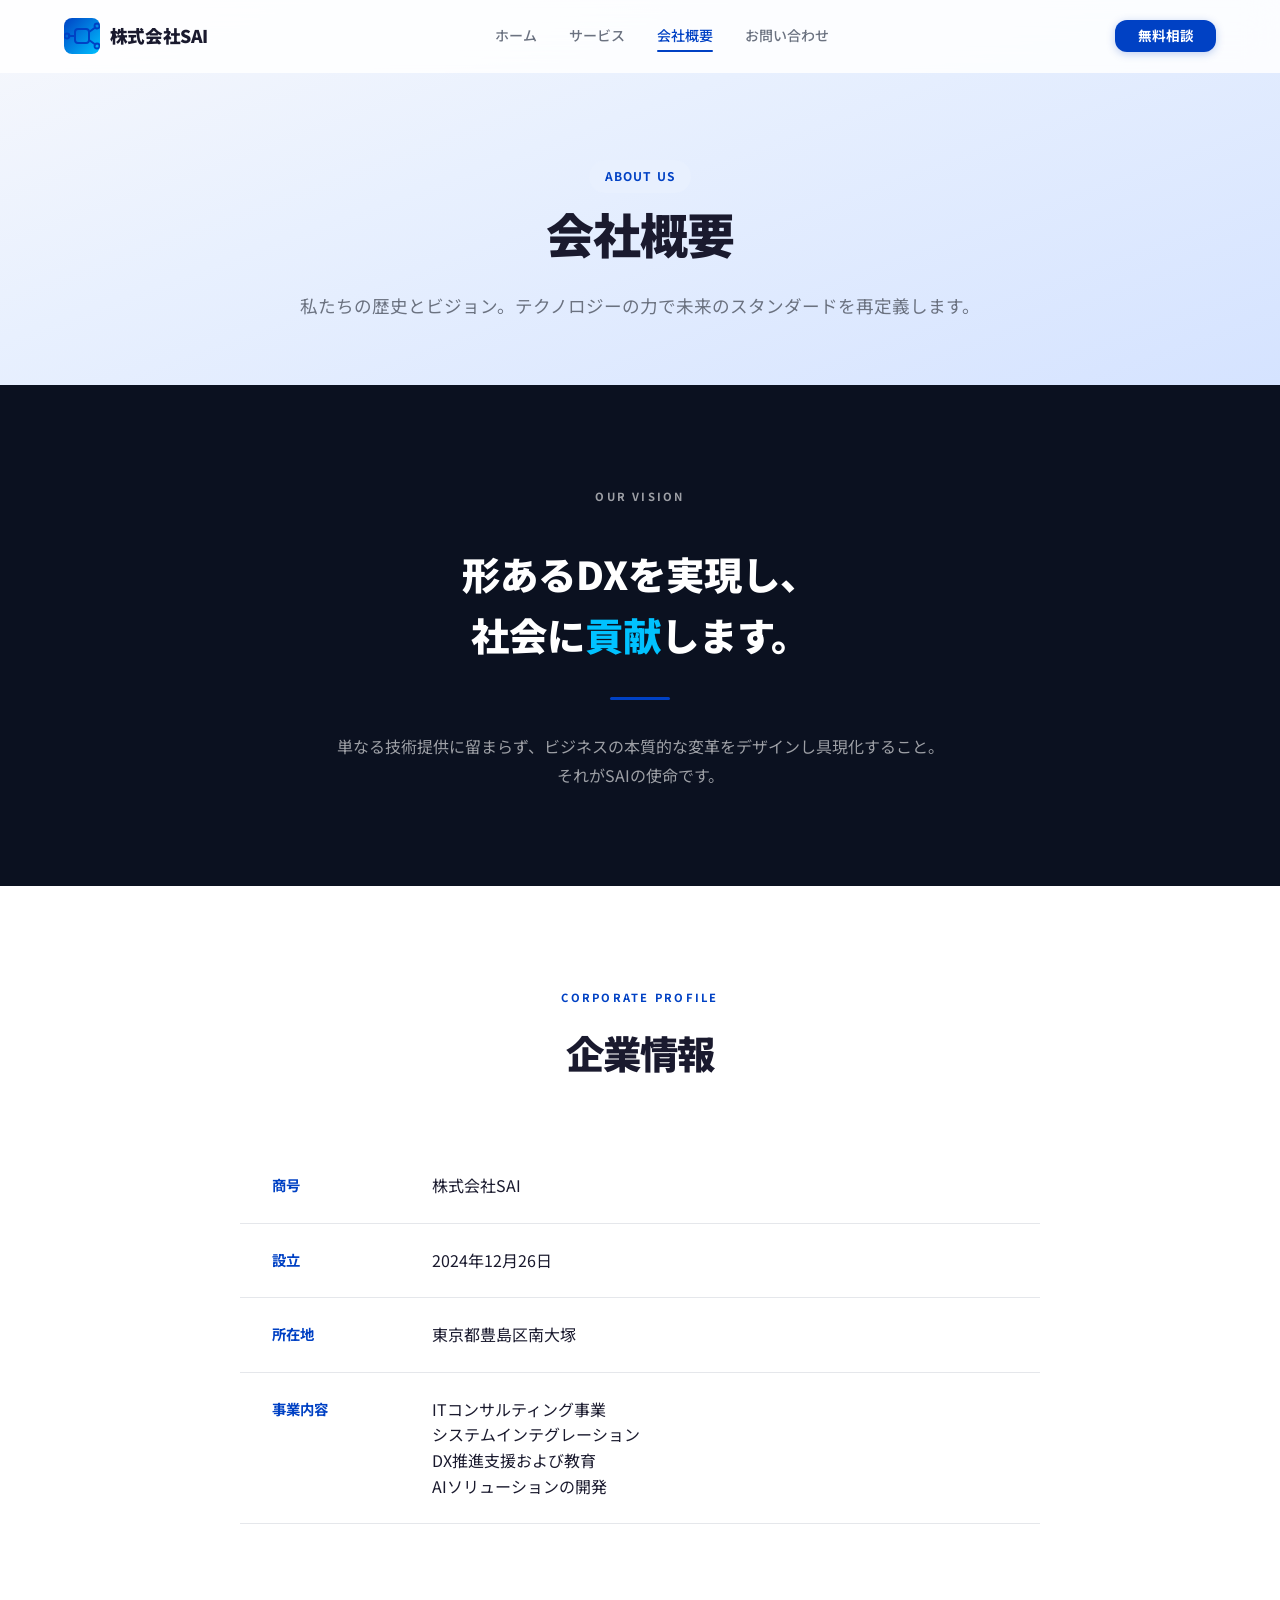
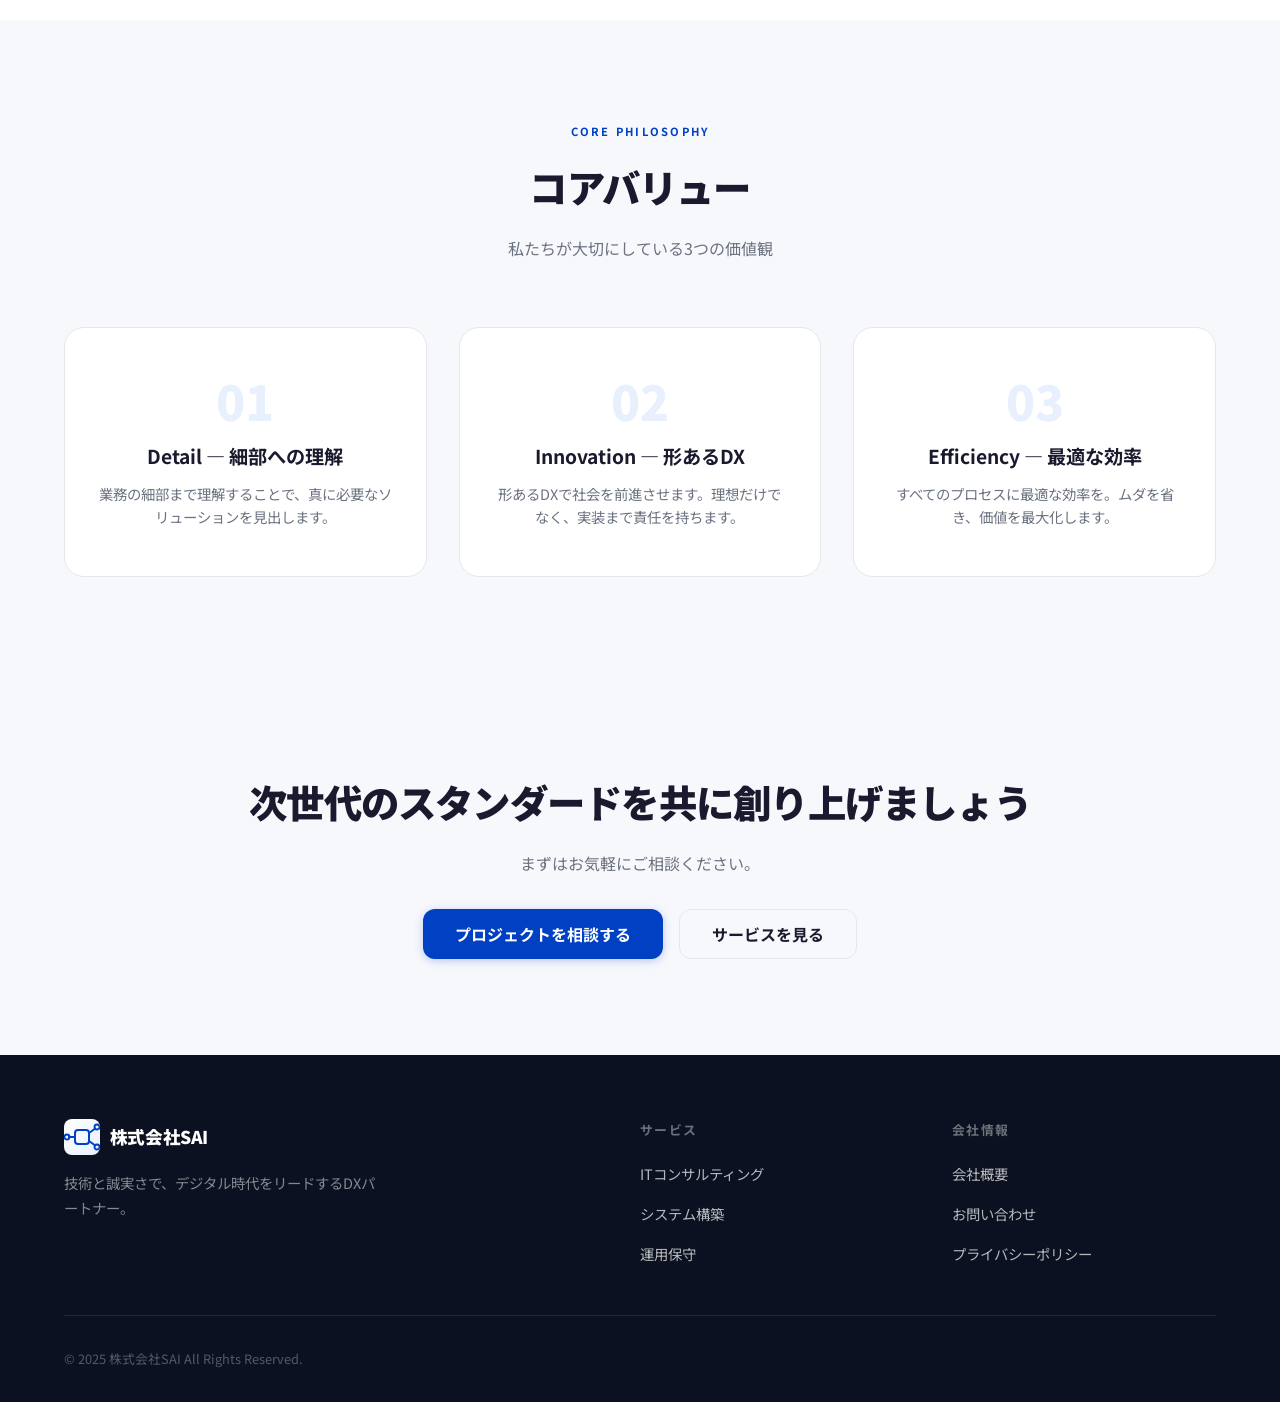
==== about.html @ 472da592 "Initial commit: 株式会社SAI website" ====
<!DOCTYPE html>
<html lang="ja">

<head>
  <meta charset="utf-8">
  <meta name="viewport" content="width=device-width, initial-scale=1.0">
  <title>株式会社SAI | 会社概要</title>
  <meta name="description" content="株式会社SAIの会社概要 — 設立情報、ビジョン、チーム、コアバリュー">
  <link href="https://fonts.googleapis.com/css2?family=Noto+Sans+JP:wght@300;400;500;700;900&display=swap"
    rel="stylesheet">
  <link href="https://fonts.googleapis.com/css2?family=Material+Symbols+Outlined:wght,FILL@100..700,0..1&display=swap"
    rel="stylesheet">
  <link rel="icon" type="image/svg+xml" href="favicon.svg">
  <link rel="stylesheet" href="css/styles.css">
</head>

<body>

  <header class="header" id="header">
    <div class="header-inner">
      <a href="index.html" class="logo"><span class="logo-icon"><svg viewBox="0 0 36 36" fill="none" xmlns="http://www.w3.org/2000/svg" width="36" height="36"><rect x="11" y="11" width="14" height="14" rx="3" stroke="#0041C4" stroke-width="2" fill="none"/><line x1="11" y1="18" x2="4" y2="18" stroke="#0041C4" stroke-width="2"/><line x1="25" y1="14" x2="32" y2="9" stroke="#0041C4" stroke-width="2"/><line x1="25" y1="22" x2="32" y2="27" stroke="#0041C4" stroke-width="2"/><circle cx="3" cy="18" r="2.5" stroke="#0041C4" stroke-width="1.8" fill="none"/><circle cx="33" cy="8" r="2.5" stroke="#0041C4" stroke-width="1.8" fill="none"/><circle cx="33" cy="28" r="2.5" stroke="#0041C4" stroke-width="1.8" fill="none"/></svg></span><span class="logo-text">株式会社SAI</span></a>
      <nav class="nav-desktop" id="mainNav">
        <a href="index.html" class="nav-link">ホーム</a>
        <a href="services.html" class="nav-link">サービス</a>
        <a href="about.html" class="nav-link active">会社概要</a>
        <a href="contact.html" class="nav-link">お問い合わせ</a>
      </nav>
      <a href="contact.html" class="btn btn-primary btn-sm hide-mobile">無料相談</a>
      <button class="hamburger" id="menuBtn" aria-label="メニュー"><span></span><span></span><span></span></button>
    </div>
  </header>
  <div class="mobile-menu" id="mobileMenu">
    <a href="index.html" class="mobile-link">ホーム</a>
    <a href="services.html" class="mobile-link">サービス</a>
    <a href="about.html" class="mobile-link active">会社概要</a>
    <a href="contact.html" class="mobile-link">お問い合わせ</a>
  </div>

  <main>

    <!-- Page Hero -->
    <section class="page-hero">
      <div class="container">
        <span class="badge">ABOUT US</span>
        <h1>会社概要</h1>
        <p>私たちの歴史とビジョン。テクノロジーの力で未来のスタンダードを再定義します。</p>
      </div>
    </section>

    <!-- Vision -->
    <section class="mission">
      <div class="container">
        <div class="mission-content">
          <span class="section-label" style="color:rgba(255,255,255,0.6);">OUR VISION</span>
          <h2 class="mission-title">形あるDXを実現し、<br>社会に<em>貢献</em>します。</h2>
          <div class="mission-divider"></div>
          <p class="mission-text">単なる技術提供に留まらず、ビジネスの本質的な変革をデザインし具現化すること。<br>それがSAIの使命です。</p>
        </div>
      </div>
    </section>

    <!-- Company Info -->
    <section class="section">
      <div class="container">
        <div class="section-header">
          <span class="section-label">CORPORATE PROFILE</span>
          <h2 class="section-title">企業情報</h2>
        </div>
        <div style="max-width:800px;margin:0 auto;">
          <table class="company-table">
            <tr>
              <th>商号</th>
              <td>株式会社SAI</td>
            </tr>
            <tr>
              <th>設立</th>
              <td>2024年12月26日</td>
            </tr>
            <tr>
              <th>所在地</th>
              <td>東京都豊島区南大塚</td>
            </tr>
            <tr>
              <th>事業内容</th>
              <td>
                ITコンサルティング事業<br>
                システムインテグレーション<br>
                DX推進支援および教育<br>
                AIソリューションの開発
              </td>
            </tr>
          </table>
        </div>
      </div>
    </section>

    <!-- Core Values -->
    <section class="section" style="background:var(--bg-alt);">
      <div class="container">
        <div class="section-header">
          <span class="section-label">CORE PHILOSOPHY</span>
          <h2 class="section-title">コアバリュー</h2>
          <p class="section-desc">私たちが大切にしている3つの価値観</p>
        </div>
        <div class="values-grid">
          <div class="value-card">
            <div class="value-number">01</div>
            <h4>Detail — 細部への理解</h4>
            <p>業務の細部まで理解することで、真に必要なソリューションを見出します。</p>
          </div>
          <div class="value-card">
            <div class="value-number">02</div>
            <h4>Innovation — 形あるDX</h4>
            <p>形あるDXで社会を前進させます。理想だけでなく、実装まで責任を持ちます。</p>
          </div>
          <div class="value-card">
            <div class="value-number">03</div>
            <h4>Efficiency — 最適な効率</h4>
            <p>すべてのプロセスに最適な効率を。ムダを省き、価値を最大化します。</p>
          </div>
        </div>
      </div>
    </section>

    <!-- CTA -->
    <section class="cta">
      <div class="container text-center">
        <h2 class="section-title">次世代のスタンダードを共に創り上げましょう</h2>
        <p class="section-desc">まずはお気軽にご相談ください。</p>
        <div class="hero-actions mt-2" style="justify-content:center;">
          <a href="contact.html" class="btn btn-primary btn-lg">プロジェクトを相談する</a>
          <a href="services.html" class="btn btn-outline btn-lg">サービスを見る</a>
        </div>
      </div>
    </section>

  </main>

  <footer class="footer">
    <div class="container">
      <div class="footer-grid">
        <div class="footer-brand">
          <a href="index.html" class="logo"><span class="logo-icon"
              style="background:linear-gradient(135deg,#fff,#e8f0fe);"><svg viewBox="0 0 36 36" fill="none" xmlns="http://www.w3.org/2000/svg" width="36" height="36"><rect x="11" y="11" width="14" height="14" rx="3" stroke="#0041C4" stroke-width="2" fill="none"/><line x1="11" y1="18" x2="4" y2="18" stroke="#0041C4" stroke-width="2"/><line x1="25" y1="14" x2="32" y2="9" stroke="#0041C4" stroke-width="2"/><line x1="25" y1="22" x2="32" y2="27" stroke="#0041C4" stroke-width="2"/><circle cx="3" cy="18" r="2.5" stroke="#0041C4" stroke-width="1.8" fill="none"/><circle cx="33" cy="8" r="2.5" stroke="#0041C4" stroke-width="1.8" fill="none"/><circle cx="33" cy="28" r="2.5" stroke="#0041C4" stroke-width="1.8" fill="none"/></svg></span><span class="logo-text" style="color:#fff;">株式会社SAI</span></a>
          <p class="footer-desc">技術と誠実さで、デジタル時代をリードするDXパートナー。</p>
        </div>
        <div>
          <h4 class="footer-heading">サービス</h4>
          <ul class="footer-links">
            <li><a href="services.html">ITコンサルティング</a></li>
            <li><a href="services.html">システム構築</a></li>
            <li><a href="services.html">運用保守</a></li>
          </ul>
        </div>
        <div>
          <h4 class="footer-heading">会社情報</h4>
          <ul class="footer-links">
            <li><a href="about.html">会社概要</a></li>
            <li><a href="contact.html">お問い合わせ</a></li>
            <li><a href="privacy.html">プライバシーポリシー</a></li>
          </ul>
        </div>
      </div>
      <div class="footer-bottom">
        <p>© 2025 株式会社SAI All Rights Reserved.</p>
      </div>
    </div>
  </footer>

  <script>
    (function () {
      var btn = document.getElementById('menuBtn'), menu = document.getElementById('mobileMenu');
      btn.addEventListener('click', function () { btn.classList.toggle('active'); menu.classList.toggle('open'); });
      menu.querySelectorAll('a').forEach(function (a) { a.addEventListener('click', function () { btn.classList.remove('active'); menu.classList.remove('open'); }); });
      window.addEventListener('scroll', function () { document.getElementById('header').classList.toggle('scrolled', window.scrollY > 50); });
      if ('IntersectionObserver' in window) {
        var obs = new IntersectionObserver(function (e) { e.forEach(function (en) { if (en.isIntersecting) { en.target.classList.add('visible'); obs.unobserve(en.target); } }); }, { threshold: 0.1 });
        document.querySelectorAll('.number-item,.card,.section-header,.mission-content,.value-card').forEach(function (el) { obs.observe(el); });
      }
    })();
  </script>
</body>

</html>
---- css/styles.css ----
/* ========================================
   株式会社SAI — Design System
   ======================================== */

/* --- CSS Variables --- */
:root {
  --primary: #0041C4;
  --primary-dark: #002D8A;
  --primary-light: #E8F0FE;
  --accent: #00C2FF;
  --text: #1a1a2e;
  --text-light: #6b7280;
  --text-lighter: #9ca3af;
  --bg: #ffffff;
  --bg-alt: #f7f8fc;
  --bg-dark: #0B1120;
  --border: #e5e7eb;
  --radius: 12px;
  --radius-sm: 8px;
  --radius-lg: 20px;
  --shadow: 0 1px 3px rgba(0, 0, 0, 0.06), 0 4px 12px rgba(0, 0, 0, 0.04);
  --shadow-lg: 0 4px 20px rgba(0, 0, 0, 0.08), 0 12px 40px rgba(0, 0, 0, 0.06);
  --font: 'Noto Sans JP', -apple-system, BlinkMacSystemFont, sans-serif;
  --transition: 0.3s cubic-bezier(0.4, 0, 0.2, 1);
  --max-width: 1200px;
}

/* --- Reset & Base --- */
*,
*::before,
*::after {
  margin: 0;
  padding: 0;
  box-sizing: border-box;
}

html {
  scroll-behavior: smooth;
  -webkit-text-size-adjust: 100%;
}

body {
  font-family: var(--font);
  color: var(--text);
  background: var(--bg);
  line-height: 1.7;
  font-size: 16px;
  -webkit-font-smoothing: antialiased;
}

a {
  color: inherit;
  text-decoration: none;
}

img {
  max-width: 100%;
  height: auto;
  display: block;
}

ul {
  list-style: none;
}

button {
  border: none;
  background: none;
  cursor: pointer;
  font: inherit;
}

/* --- Container --- */
.container {
  max-width: var(--max-width);
  margin: 0 auto;
  padding: 0 1.5rem;
}

/* --- Header --- */
.header {
  position: fixed;
  top: 0;
  left: 0;
  right: 0;
  z-index: 100;
  background: rgba(255, 255, 255, 0.85);
  backdrop-filter: blur(16px);
  -webkit-backdrop-filter: blur(16px);
  border-bottom: 1px solid transparent;
  transition: var(--transition);
}

.header.scrolled {
  border-bottom-color: var(--border);
  box-shadow: 0 1px 12px rgba(0, 0, 0, 0.04);
}

.header-inner {
  max-width: var(--max-width);
  margin: 0 auto;
  padding: 0 1.5rem;
  height: 72px;
  display: flex;
  align-items: center;
  justify-content: space-between;
}

/* Logo */
.logo {
  display: flex;
  align-items: center;
  gap: 0.6rem;
  font-weight: 900;
}

.logo-icon {
  width: 36px;
  height: 36px;
  background: linear-gradient(135deg, var(--primary), var(--accent));
  color: #fff;
  border-radius: var(--radius-sm);
  display: flex;
  align-items: center;
  justify-content: center;
  font-size: 18px;
  font-weight: 900;
  overflow: hidden;
}

.logo-text {
  font-size: 1.1rem;
  letter-spacing: -0.02em;
}

/* Nav */
.nav-desktop {
  display: flex;
  align-items: center;
  gap: 2rem;
}

.nav-link {
  font-size: 0.875rem;
  font-weight: 500;
  color: var(--text-light);
  transition: var(--transition);
  position: relative;
}

.nav-link:hover,
.nav-link.active {
  color: var(--primary);
}

.nav-link.active::after {
  content: '';
  position: absolute;
  bottom: -4px;
  left: 0;
  right: 0;
  height: 2px;
  background: var(--primary);
  border-radius: 2px;
}

/* Hamburger */
.hamburger {
  display: none;
  flex-direction: column;
  gap: 5px;
  width: 28px;
  padding: 4px 0;
}

.hamburger span {
  display: block;
  height: 2px;
  background: var(--text);
  border-radius: 2px;
  transition: var(--transition);
}

.hamburger.active span:nth-child(1) {
  transform: rotate(45deg) translate(5px, 5px);
}

.hamburger.active span:nth-child(2) {
  opacity: 0;
}

.hamburger.active span:nth-child(3) {
  transform: rotate(-45deg) translate(5px, -5px);
}

/* Mobile Menu */
.mobile-menu {
  display: none;
  position: fixed;
  top: 72px;
  left: 0;
  right: 0;
  bottom: 0;
  background: rgba(255, 255, 255, 0.98);
  backdrop-filter: blur(16px);
  flex-direction: column;
  padding: 2rem 1.5rem;
  gap: 0;
  z-index: 99;
  opacity: 0;
  transform: translateY(-10px);
  transition: var(--transition);
}

.mobile-menu.open {
  display: flex;
  opacity: 1;
  transform: translateY(0);
}

.mobile-link {
  padding: 1rem 0;
  font-size: 1.1rem;
  font-weight: 500;
  border-bottom: 1px solid var(--border);
  color: var(--text);
}

.mobile-link.active {
  color: var(--primary);
}

@media (max-width: 768px) {

  .nav-desktop,
  .hide-mobile {
    display: none !important;
  }

  .hamburger {
    display: flex;
  }
}

/* --- Buttons --- */
.btn {
  display: inline-flex;
  align-items: center;
  justify-content: center;
  gap: 0.5rem;
  font-weight: 700;
  border-radius: var(--radius);
  transition: var(--transition);
  cursor: pointer;
  line-height: 1;
  white-space: nowrap;
}

.btn-sm {
  padding: 0.6rem 1.4rem;
  font-size: 0.85rem;
}

.btn-lg {
  padding: 1rem 2rem;
  font-size: 1rem;
}

.btn-primary {
  background: var(--primary);
  color: #fff;
  box-shadow: 0 2px 8px rgba(0, 65, 196, 0.25);
}

.btn-primary:hover {
  background: var(--primary-dark);
  box-shadow: 0 4px 16px rgba(0, 65, 196, 0.35);
  transform: translateY(-1px);
}

.btn-outline {
  border: 1.5px solid var(--border);
  color: var(--text);
  background: transparent;
}

.btn-outline:hover {
  border-color: var(--primary);
  color: var(--primary);
  background: var(--primary-light);
}

.btn-white {
  background: #fff;
  color: var(--primary);
  box-shadow: 0 2px 8px rgba(0, 0, 0, 0.1);
}

.btn-white:hover {
  transform: translateY(-1px);
  box-shadow: 0 4px 16px rgba(0, 0, 0, 0.15);
}

/* --- Badge --- */
.badge {
  display: inline-flex;
  align-items: center;
  gap: 0.4rem;
  padding: 0.4rem 1rem;
  background: var(--primary-light);
  color: var(--primary);
  font-size: 0.75rem;
  font-weight: 700;
  letter-spacing: 0.1em;
  text-transform: uppercase;
  border-radius: 100px;
}

/* --- Hero --- */
.hero {
  position: relative;
  min-height: 92vh;
  display: flex;
  align-items: center;
  overflow: hidden;
  padding-top: 72px;
}

.hero-bg {
  position: absolute;
  inset: 0;
  z-index: 0;
}

.hero-gradient {
  position: absolute;
  inset: 0;
  background: linear-gradient(160deg, #f7f8fc 0%, #e8f0fe 40%, #d5e3ff 100%);
}

.hero-pattern {
  position: absolute;
  inset: 0;
  opacity: 0.4;
  background-image:
    radial-gradient(circle at 20% 50%, rgba(0, 65, 196, 0.08) 0%, transparent 50%),
    radial-gradient(circle at 80% 80%, rgba(0, 194, 255, 0.06) 0%, transparent 50%);
}

.hero-content {
  position: relative;
  z-index: 1;
  max-width: 800px;
  padding-top: 4rem;
  padding-bottom: 4rem;
}

.hero-title {
  font-size: clamp(2.2rem, 5vw, 3.6rem);
  font-weight: 900;
  line-height: 1.3;
  letter-spacing: -0.02em;
  margin: 1.5rem 0;
  color: var(--text);
}

.text-accent {
  color: var(--primary);
}

.hero-subtitle {
  font-size: 1.05rem;
  color: var(--text-light);
  line-height: 1.8;
  margin-bottom: 2.5rem;
}

.hero-actions {
  display: flex;
  gap: 1rem;
  flex-wrap: wrap;
}

/* --- Numbers --- */
.numbers {
  background: var(--bg-dark);
  padding: 4rem 0;
}

.numbers-grid {
  display: grid;
  grid-template-columns: repeat(4, 1fr);
  gap: 2rem;
}

.number-item {
  text-align: center;
  opacity: 0;
  transform: translateY(20px);
  transition: opacity 0.5s ease, transform 0.5s ease;
}

.number-item.visible {
  opacity: 1;
  transform: translateY(0);
}

.number-value {
  display: block;
  font-size: 3rem;
  font-weight: 900;
  color: #fff;
  line-height: 1;
}

.number-value small {
  font-size: 1.2rem;
  color: var(--accent);
  margin-left: 2px;
}

.number-label {
  display: block;
  font-size: 0.85rem;
  color: rgba(255, 255, 255, 0.5);
  margin-top: 0.5rem;
  font-weight: 500;
}

@media (max-width: 768px) {
  .numbers-grid {
    grid-template-columns: repeat(2, 1fr);
  }
}

/* --- Section --- */
.section {
  padding: 6rem 0;
}

.section:nth-child(even) {
  background: var(--bg-alt);
}

.section-header {
  text-align: center;
  margin-bottom: 4rem;
  opacity: 0;
  transform: translateY(20px);
  transition: opacity 0.5s ease, transform 0.5s ease;
}

.section-header.visible {
  opacity: 1;
  transform: translateY(0);
}

.section-label {
  display: inline-block;
  font-size: 0.7rem;
  font-weight: 700;
  letter-spacing: 0.2em;
  text-transform: uppercase;
  color: var(--primary);
  margin-bottom: 0.8rem;
}

.section-title {
  font-size: clamp(1.6rem, 3vw, 2.4rem);
  font-weight: 900;
  letter-spacing: -0.02em;
  margin-bottom: 1rem;
}

.section-desc {
  font-size: 1rem;
  color: var(--text-light);
  max-width: 600px;
  margin: 0 auto;
}

/* --- Cards --- */
.cards-grid {
  display: grid;
  grid-template-columns: repeat(3, 1fr);
  gap: 2rem;
}

.card {
  background: var(--bg);
  border: 1px solid var(--border);
  border-radius: var(--radius-lg);
  padding: 2.5rem;
  transition: var(--transition);
  opacity: 0;
  transform: translateY(20px);
}

.card.visible {
  opacity: 1;
  transform: translateY(0);
}

.card:hover {
  border-color: var(--primary);
  box-shadow: var(--shadow-lg);
  transform: translateY(-4px);
}

.card-icon {
  width: 56px;
  height: 56px;
  background: var(--primary-light);
  border-radius: var(--radius);
  display: flex;
  align-items: center;
  justify-content: center;
  margin-bottom: 1.5rem;
}

.card-icon .material-symbols-outlined {
  font-size: 28px;
  color: var(--primary);
}

.card-title {
  font-size: 1.25rem;
  font-weight: 700;
  margin-bottom: 0.8rem;
}

.card-text {
  font-size: 0.9rem;
  color: var(--text-light);
  line-height: 1.7;
  margin-bottom: 1.2rem;
}

.card-list {
  display: flex;
  flex-direction: column;
  gap: 0.5rem;
}

.card-list li {
  font-size: 0.85rem;
  color: var(--text);
  font-weight: 500;
  padding-left: 1.2rem;
  position: relative;
}

.card-list li::before {
  content: '';
  position: absolute;
  left: 0;
  top: 0.55em;
  width: 6px;
  height: 6px;
  background: var(--primary);
  border-radius: 50%;
}

@media (max-width: 768px) {
  .cards-grid {
    grid-template-columns: 1fr;
  }
}

/* --- Mission --- */
.mission {
  background: var(--bg-dark);
  padding: 6rem 0;
}

.mission-content {
  max-width: 800px;
  margin: 0 auto;
  text-align: center;
  opacity: 0;
  transform: translateY(20px);
  transition: opacity 0.6s ease, transform 0.6s ease;
}

.mission-content.visible {
  opacity: 1;
  transform: translateY(0);
}

.mission-title {
  font-size: clamp(1.6rem, 3vw, 2.4rem);
  font-weight: 900;
  color: #fff;
  line-height: 1.6;
  margin: 1.5rem 0;
}

.mission-title em {
  font-style: normal;
  color: var(--accent);
}

.mission-divider {
  width: 60px;
  height: 3px;
  background: var(--primary);
  border-radius: 3px;
  margin: 2rem auto;
}

.mission-text {
  font-size: 1rem;
  color: rgba(255, 255, 255, 0.6);
  line-height: 1.8;
}

/* --- CTA --- */
.cta {
  padding: 6rem 0;
  background: var(--bg-alt);
}

/* --- About page specifics --- */
.company-table {
  width: 100%;
  border-collapse: collapse;
}

.company-table tr {
  border-bottom: 1px solid var(--border);
  transition: var(--transition);
}

.company-table tr:hover {
  background: var(--bg-alt);
}

.company-table th {
  text-align: left;
  padding: 1.5rem 2rem;
  font-weight: 700;
  font-size: 0.9rem;
  color: var(--primary);
  width: 160px;
  vertical-align: top;
  white-space: nowrap;
}

.company-table td {
  padding: 1.5rem 2rem;
  font-size: 1rem;
  color: var(--text);
  line-height: 1.6;
}

@media (max-width: 768px) {

  .company-table th,
  .company-table td {
    display: block;
    padding: 0.8rem 1rem;
    width: 100%;
  }

  .company-table th {
    padding-bottom: 0;
  }
}

/* Values grid */
.values-grid {
  display: grid;
  grid-template-columns: repeat(3, 1fr);
  gap: 2rem;
}

.value-card {
  text-align: center;
  padding: 3rem 2rem;
  background: var(--bg);
  border: 1px solid var(--border);
  border-radius: var(--radius-lg);
  transition: var(--transition);
}

.value-card:hover {
  border-color: var(--primary);
  box-shadow: var(--shadow-lg);
  transform: translateY(-4px);
}

.value-number {
  font-size: 3rem;
  font-weight: 900;
  color: var(--primary-light);
  line-height: 1;
  margin-bottom: 1rem;
}

.value-card h4 {
  font-size: 1.2rem;
  font-weight: 700;
  margin-bottom: 0.6rem;
}

.value-card p {
  font-size: 0.9rem;
  color: var(--text-light);
  line-height: 1.6;
}

@media (max-width: 768px) {
  .values-grid {
    grid-template-columns: 1fr;
  }
}

/* --- Contact page specifics --- */
.contact-grid {
  display: grid;
  grid-template-columns: 1fr 1fr;
  gap: 4rem;
  align-items: start;
}

@media (max-width: 768px) {
  .contact-grid {
    grid-template-columns: 1fr;
  }
}

.form-card {
  background: var(--bg);
  border: 1px solid var(--border);
  border-radius: var(--radius-lg);
  padding: 2.5rem;
  box-shadow: var(--shadow-lg);
}

.form-group {
  margin-bottom: 1.5rem;
}

.form-label {
  display: block;
  font-size: 0.8rem;
  font-weight: 700;
  color: var(--text);
  margin-bottom: 0.5rem;
  text-transform: uppercase;
  letter-spacing: 0.05em;
}

.form-label .required {
  color: var(--primary);
  margin-left: 2px;
}

.form-input,
.form-select,
.form-textarea {
  width: 100%;
  padding: 0.8rem 1rem;
  border: 1.5px solid var(--border);
  border-radius: var(--radius-sm);
  font-size: 1rem;
  font-family: var(--font);
  color: var(--text);
  background: var(--bg);
  transition: var(--transition);
  -webkit-appearance: none;
  appearance: none;
}

.form-input:focus,
.form-select:focus,
.form-textarea:focus {
  outline: none;
  border-color: var(--primary);
  box-shadow: 0 0 0 3px var(--primary-light);
}

.form-textarea {
  resize: vertical;
  min-height: 120px;
}

.form-select {
  background-image: url("data:image/svg+xml,%3csvg xmlns='http://www.w3.org/2000/svg' fill='none' viewBox='0 0 20 20'%3e%3cpath stroke='%236b7280' stroke-linecap='round' stroke-linejoin='round' stroke-width='1.5' d='M6 8l4 4 4-4'/%3e%3c/svg%3e");
  background-position: right 0.75rem center;
  background-repeat: no-repeat;
  background-size: 1.25em 1.25em;
  padding-right: 2.5rem;
}

.contact-info-item {
  display: flex;
  align-items: flex-start;
  gap: 1rem;
  margin-bottom: 2rem;
}

.contact-icon {
  width: 48px;
  height: 48px;
  background: var(--primary-light);
  border-radius: var(--radius);
  display: flex;
  align-items: center;
  justify-content: center;
  flex-shrink: 0;
}

.contact-icon .material-symbols-outlined {
  font-size: 24px;
  color: var(--primary);
}

.contact-info-label {
  font-size: 0.8rem;
  color: var(--text-lighter);
  font-weight: 500;
  margin-bottom: 0.2rem;
}

.contact-info-value {
  font-size: 1.1rem;
  font-weight: 600;
}

.contact-info-value a {
  color: var(--text);
  transition: var(--transition);
}

.contact-info-value a:hover {
  color: var(--primary);
}

/* FAQ */
.faq-item {
  background: var(--bg);
  border: 1px solid var(--border);
  border-radius: var(--radius);
  margin-bottom: 1rem;
  overflow: hidden;
  transition: var(--transition);
}

.faq-item:hover {
  border-color: rgba(0, 65, 196, 0.3);
}

.faq-item details {
  cursor: pointer;
}

.faq-item summary {
  padding: 1.2rem 1.5rem;
  font-weight: 700;
  font-size: 1rem;
  display: flex;
  align-items: center;
  justify-content: space-between;
  list-style: none;
}

.faq-item summary::-webkit-details-marker {
  display: none;
}

.faq-item summary .material-symbols-outlined {
  color: var(--primary);
  transition: var(--transition);
  font-size: 20px;
}

.faq-item details[open] summary .material-symbols-outlined {
  transform: rotate(180deg);
}

.faq-answer {
  padding: 0 1.5rem 1.5rem;
  font-size: 0.95rem;
  color: var(--text-light);
  line-height: 1.7;
  border-top: 1px solid var(--border);
  padding-top: 1rem;
}

/* --- Footer --- */
.footer {
  background: var(--bg-dark);
  color: #fff;
  padding: 4rem 0 2rem;
}

.footer-grid {
  display: grid;
  grid-template-columns: 2fr 1fr 1fr;
  gap: 3rem;
  margin-bottom: 3rem;
}

.footer-desc {
  color: rgba(255, 255, 255, 0.5);
  font-size: 0.9rem;
  line-height: 1.7;
  margin-top: 1rem;
  max-width: 320px;
}

.footer-heading {
  font-size: 0.8rem;
  font-weight: 700;
  text-transform: uppercase;
  letter-spacing: 0.1em;
  color: rgba(255, 255, 255, 0.4);
  margin-bottom: 1.2rem;
}

.footer-links {
  display: flex;
  flex-direction: column;
  gap: 0.8rem;
}

.footer-links a {
  font-size: 0.9rem;
  color: rgba(255, 255, 255, 0.7);
  transition: var(--transition);
}

.footer-links a:hover {
  color: #fff;
}

.footer-bottom {
  border-top: 1px solid rgba(255, 255, 255, 0.1);
  padding-top: 2rem;
  font-size: 0.8rem;
  color: rgba(255, 255, 255, 0.3);
}

@media (max-width: 768px) {
  .footer-grid {
    grid-template-columns: 1fr;
  }
}

/* --- Services page --- */
.service-detail {
  display: grid;
  grid-template-columns: 1fr 1fr;
  gap: 4rem;
  align-items: center;
  padding: 4rem 0;
}

.service-detail.reverse {
  direction: rtl;
}

.service-detail.reverse>* {
  direction: ltr;
}

.service-detail-content {}

.service-detail-visual {
  background: var(--primary-light);
  border-radius: var(--radius-lg);
  padding: 3rem;
  display: flex;
  align-items: center;
  justify-content: center;
  min-height: 320px;
}

.service-detail-visual .material-symbols-outlined {
  font-size: 100px;
  color: var(--primary);
  opacity: 0.3;
}

.service-tag {
  display: inline-block;
  font-size: 0.7rem;
  font-weight: 700;
  letter-spacing: 0.15em;
  text-transform: uppercase;
  color: var(--primary);
  background: var(--primary-light);
  padding: 0.3rem 0.8rem;
  border-radius: 100px;
  margin-bottom: 1rem;
}

.service-detail-title {
  font-size: clamp(1.5rem, 3vw, 2.2rem);
  font-weight: 900;
  margin-bottom: 1rem;
  letter-spacing: -0.02em;
}

.service-detail-text {
  font-size: 1rem;
  color: var(--text-light);
  line-height: 1.8;
  margin-bottom: 1.5rem;
}

.service-features {
  display: grid;
  grid-template-columns: 1fr 1fr;
  gap: 0.8rem;
}

.service-feature {
  display: flex;
  align-items: center;
  gap: 0.5rem;
  font-size: 0.9rem;
  font-weight: 500;
}

.service-feature .material-symbols-outlined {
  font-size: 18px;
  color: var(--primary);
}

@media (max-width: 768px) {
  .service-detail {
    grid-template-columns: 1fr;
  }

  .service-detail.reverse {
    direction: ltr;
  }

  .service-features {
    grid-template-columns: 1fr;
  }
}

/* --- Page hero (inner pages) --- */
.page-hero {
  padding: 10rem 0 4rem;
  background: linear-gradient(160deg, #f7f8fc 0%, #e8f0fe 40%, #d5e3ff 100%);
  text-align: center;
}

.page-hero h1 {
  font-size: clamp(2rem, 4vw, 3rem);
  font-weight: 900;
  letter-spacing: -0.02em;
  margin-bottom: 1rem;
}

.page-hero p {
  font-size: 1.1rem;
  color: var(--text-light);
}

/* --- Utility --- */
.text-center {
  text-align: center;
}

.mt-2 {
  margin-top: 2rem;
}

.mt-3 {
  margin-top: 3rem;
}
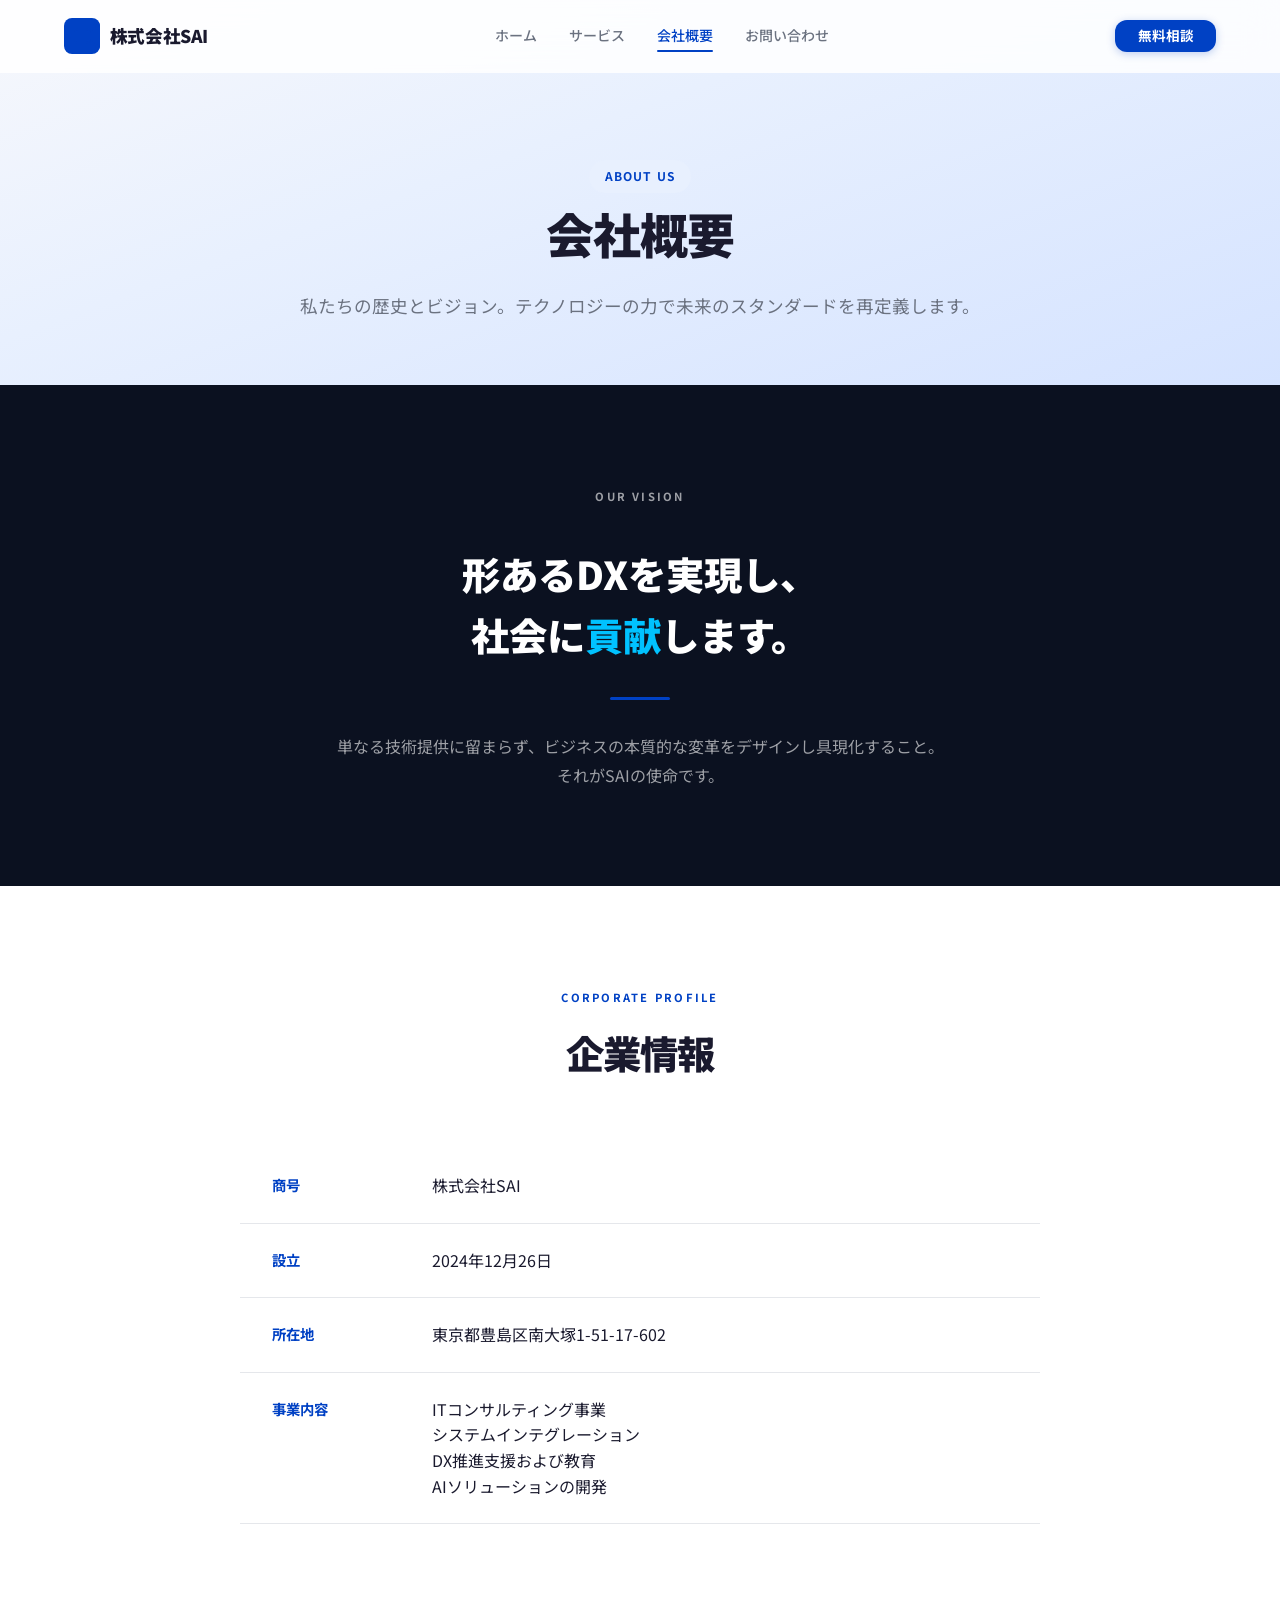
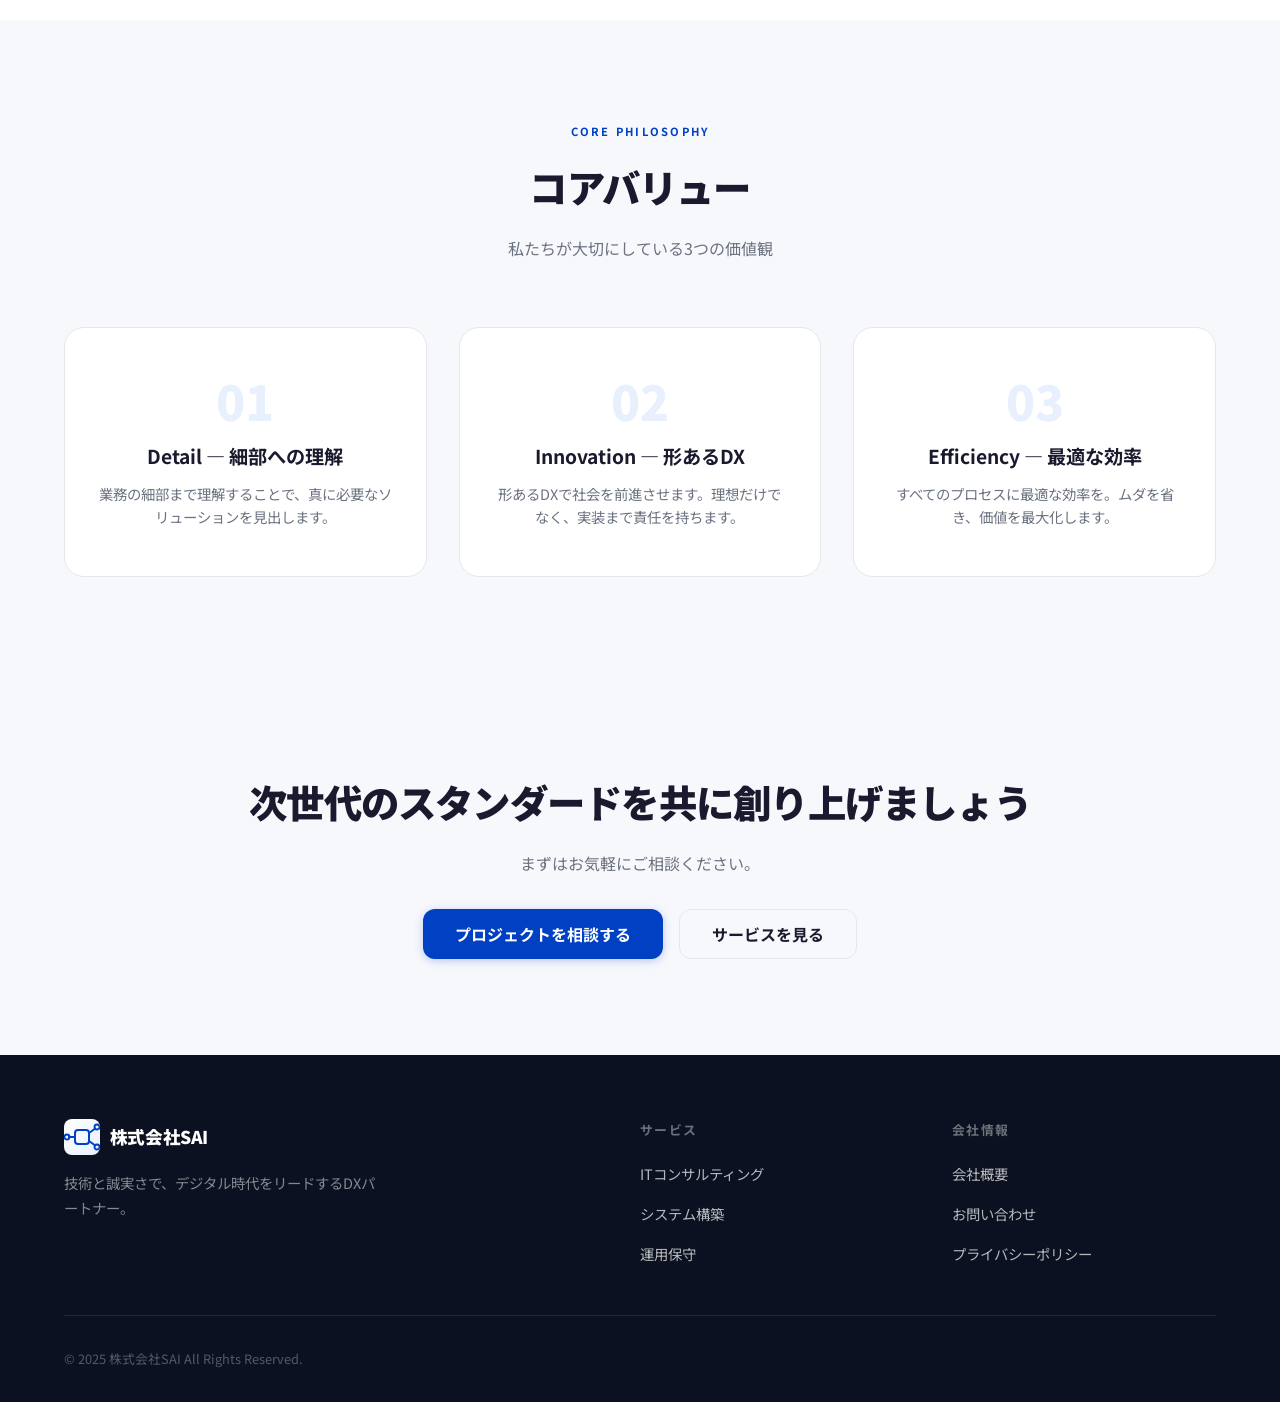
==== commit 2b26c7a8: "Remove phone number, fix address to 602" ====
--- a/about.html
+++ b/about.html
@@ -18,7 +18,16 @@
 
   <header class="header" id="header">
     <div class="header-inner">
-      <a href="index.html" class="logo"><span class="logo-icon"><svg viewBox="0 0 36 36" fill="none" xmlns="http://www.w3.org/2000/svg" width="36" height="36"><rect x="11" y="11" width="14" height="14" rx="3" stroke="#0041C4" stroke-width="2" fill="none"/><line x1="11" y1="18" x2="4" y2="18" stroke="#0041C4" stroke-width="2"/><line x1="25" y1="14" x2="32" y2="9" stroke="#0041C4" stroke-width="2"/><line x1="25" y1="22" x2="32" y2="27" stroke="#0041C4" stroke-width="2"/><circle cx="3" cy="18" r="2.5" stroke="#0041C4" stroke-width="1.8" fill="none"/><circle cx="33" cy="8" r="2.5" stroke="#0041C4" stroke-width="1.8" fill="none"/><circle cx="33" cy="28" r="2.5" stroke="#0041C4" stroke-width="1.8" fill="none"/></svg></span><span class="logo-text">株式会社SAI</span></a>
+      <a href="index.html" class="logo"><span class="logo-icon"><svg viewBox="0 0 36 36" fill="none"
+            xmlns="http://www.w3.org/2000/svg" width="36" height="36">
+            <rect x="11" y="11" width="14" height="14" rx="3" stroke="#0041C4" stroke-width="2" fill="none" />
+            <line x1="11" y1="18" x2="4" y2="18" stroke="#0041C4" stroke-width="2" />
+            <line x1="25" y1="14" x2="32" y2="9" stroke="#0041C4" stroke-width="2" />
+            <line x1="25" y1="22" x2="32" y2="27" stroke="#0041C4" stroke-width="2" />
+            <circle cx="3" cy="18" r="2.5" stroke="#0041C4" stroke-width="1.8" fill="none" />
+            <circle cx="33" cy="8" r="2.5" stroke="#0041C4" stroke-width="1.8" fill="none" />
+            <circle cx="33" cy="28" r="2.5" stroke="#0041C4" stroke-width="1.8" fill="none" />
+          </svg></span><span class="logo-text">株式会社SAI</span></a>
       <nav class="nav-desktop" id="mainNav">
         <a href="index.html" class="nav-link">ホーム</a>
         <a href="services.html" class="nav-link">サービス</a>
@@ -78,7 +87,7 @@
             </tr>
             <tr>
               <th>所在地</th>
-              <td>東京都豊島区南大塚</td>
+              <td>東京都豊島区南大塚1-51-17-602</td>
             </tr>
             <tr>
               <th>事業内容</th>
@@ -141,7 +150,16 @@
       <div class="footer-grid">
         <div class="footer-brand">
           <a href="index.html" class="logo"><span class="logo-icon"
-              style="background:linear-gradient(135deg,#fff,#e8f0fe);"><svg viewBox="0 0 36 36" fill="none" xmlns="http://www.w3.org/2000/svg" width="36" height="36"><rect x="11" y="11" width="14" height="14" rx="3" stroke="#0041C4" stroke-width="2" fill="none"/><line x1="11" y1="18" x2="4" y2="18" stroke="#0041C4" stroke-width="2"/><line x1="25" y1="14" x2="32" y2="9" stroke="#0041C4" stroke-width="2"/><line x1="25" y1="22" x2="32" y2="27" stroke="#0041C4" stroke-width="2"/><circle cx="3" cy="18" r="2.5" stroke="#0041C4" stroke-width="1.8" fill="none"/><circle cx="33" cy="8" r="2.5" stroke="#0041C4" stroke-width="1.8" fill="none"/><circle cx="33" cy="28" r="2.5" stroke="#0041C4" stroke-width="1.8" fill="none"/></svg></span><span class="logo-text" style="color:#fff;">株式会社SAI</span></a>
+              style="background:linear-gradient(135deg,#fff,#e8f0fe);"><svg viewBox="0 0 36 36" fill="none"
+                xmlns="http://www.w3.org/2000/svg" width="36" height="36">
+                <rect x="11" y="11" width="14" height="14" rx="3" stroke="#0041C4" stroke-width="2" fill="none" />
+                <line x1="11" y1="18" x2="4" y2="18" stroke="#0041C4" stroke-width="2" />
+                <line x1="25" y1="14" x2="32" y2="9" stroke="#0041C4" stroke-width="2" />
+                <line x1="25" y1="22" x2="32" y2="27" stroke="#0041C4" stroke-width="2" />
+                <circle cx="3" cy="18" r="2.5" stroke="#0041C4" stroke-width="1.8" fill="none" />
+                <circle cx="33" cy="8" r="2.5" stroke="#0041C4" stroke-width="1.8" fill="none" />
+                <circle cx="33" cy="28" r="2.5" stroke="#0041C4" stroke-width="1.8" fill="none" />
+              </svg></span><span class="logo-text" style="color:#fff;">株式会社SAI</span></a>
           <p class="footer-desc">技術と誠実さで、デジタル時代をリードするDXパートナー。</p>
         </div>
         <div>
--- a/css/styles.css
+++ b/css/styles.css
@@ -117,7 +117,7 @@
 .logo-icon {
   width: 36px;
   height: 36px;
-  background: linear-gradient(135deg, var(--primary), var(--accent));
+  background: #0041C4;
   color: #fff;
   border-radius: var(--radius-sm);
   display: flex;
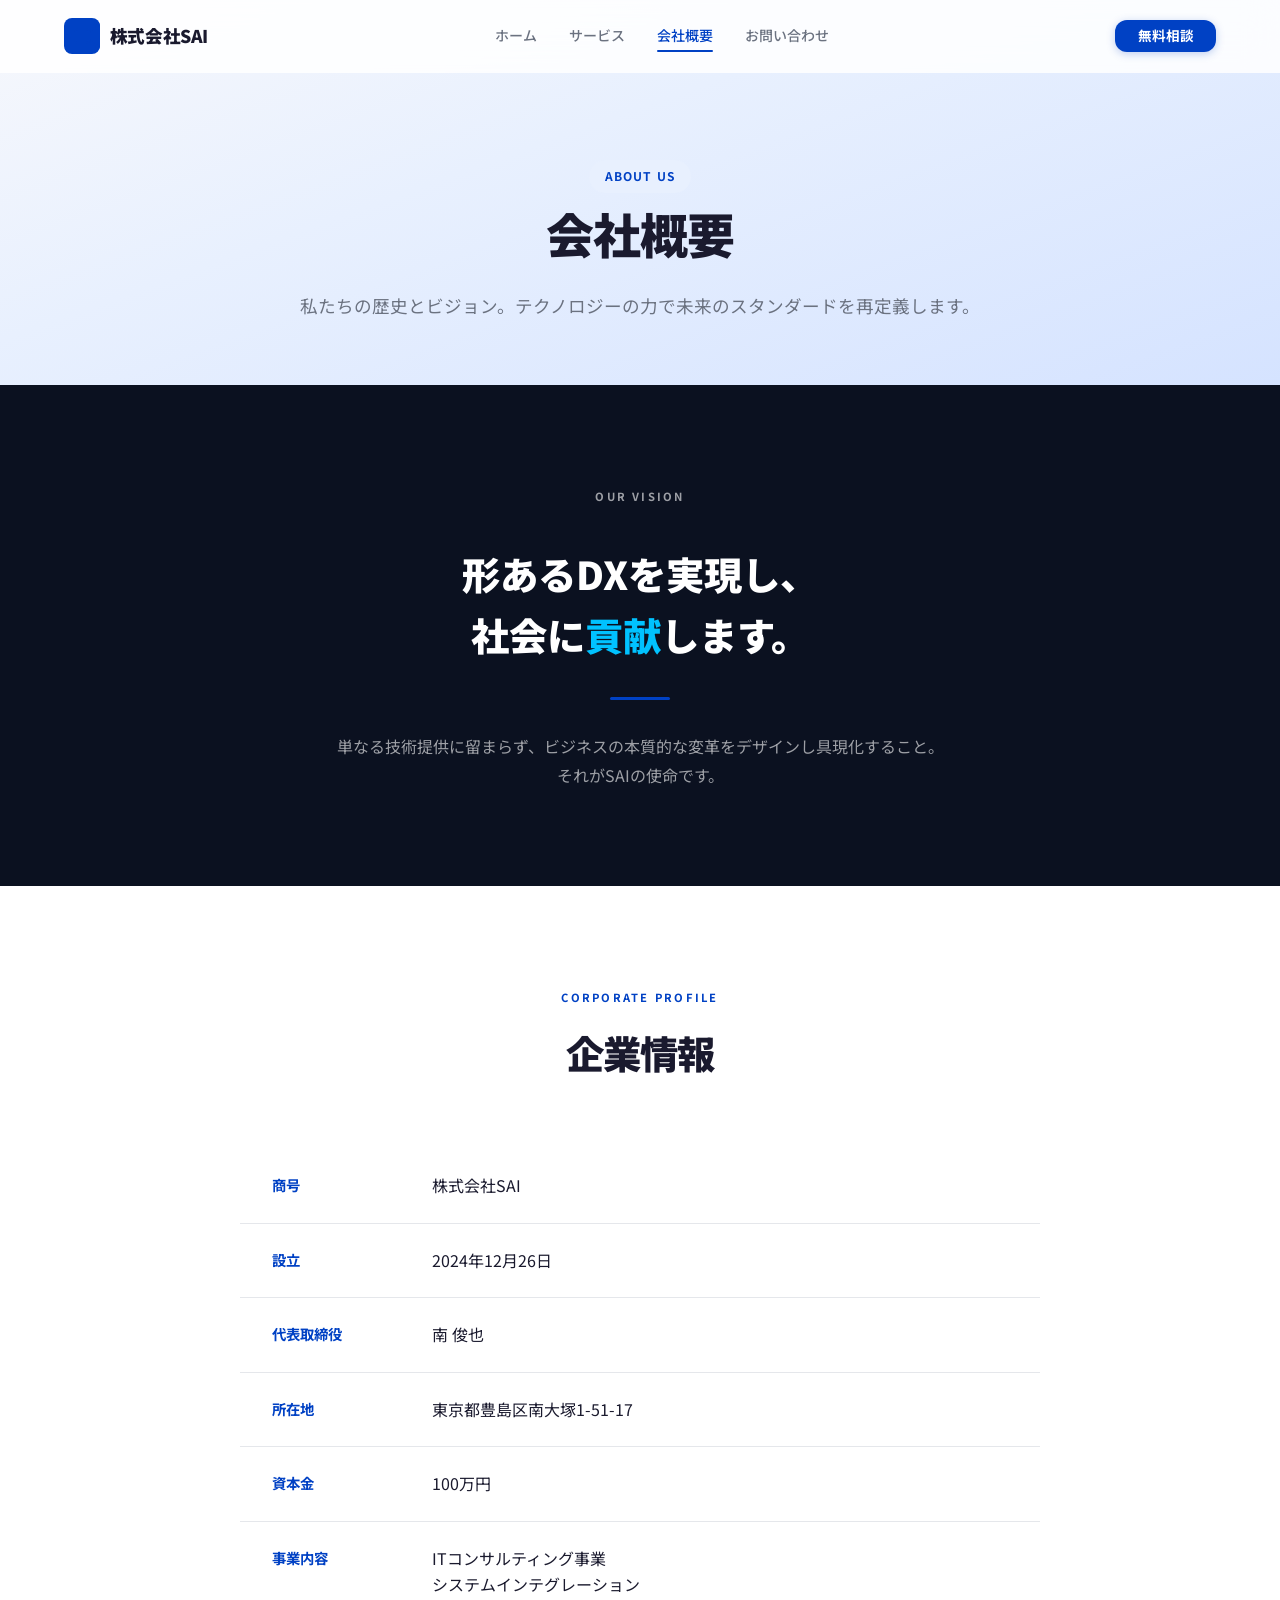
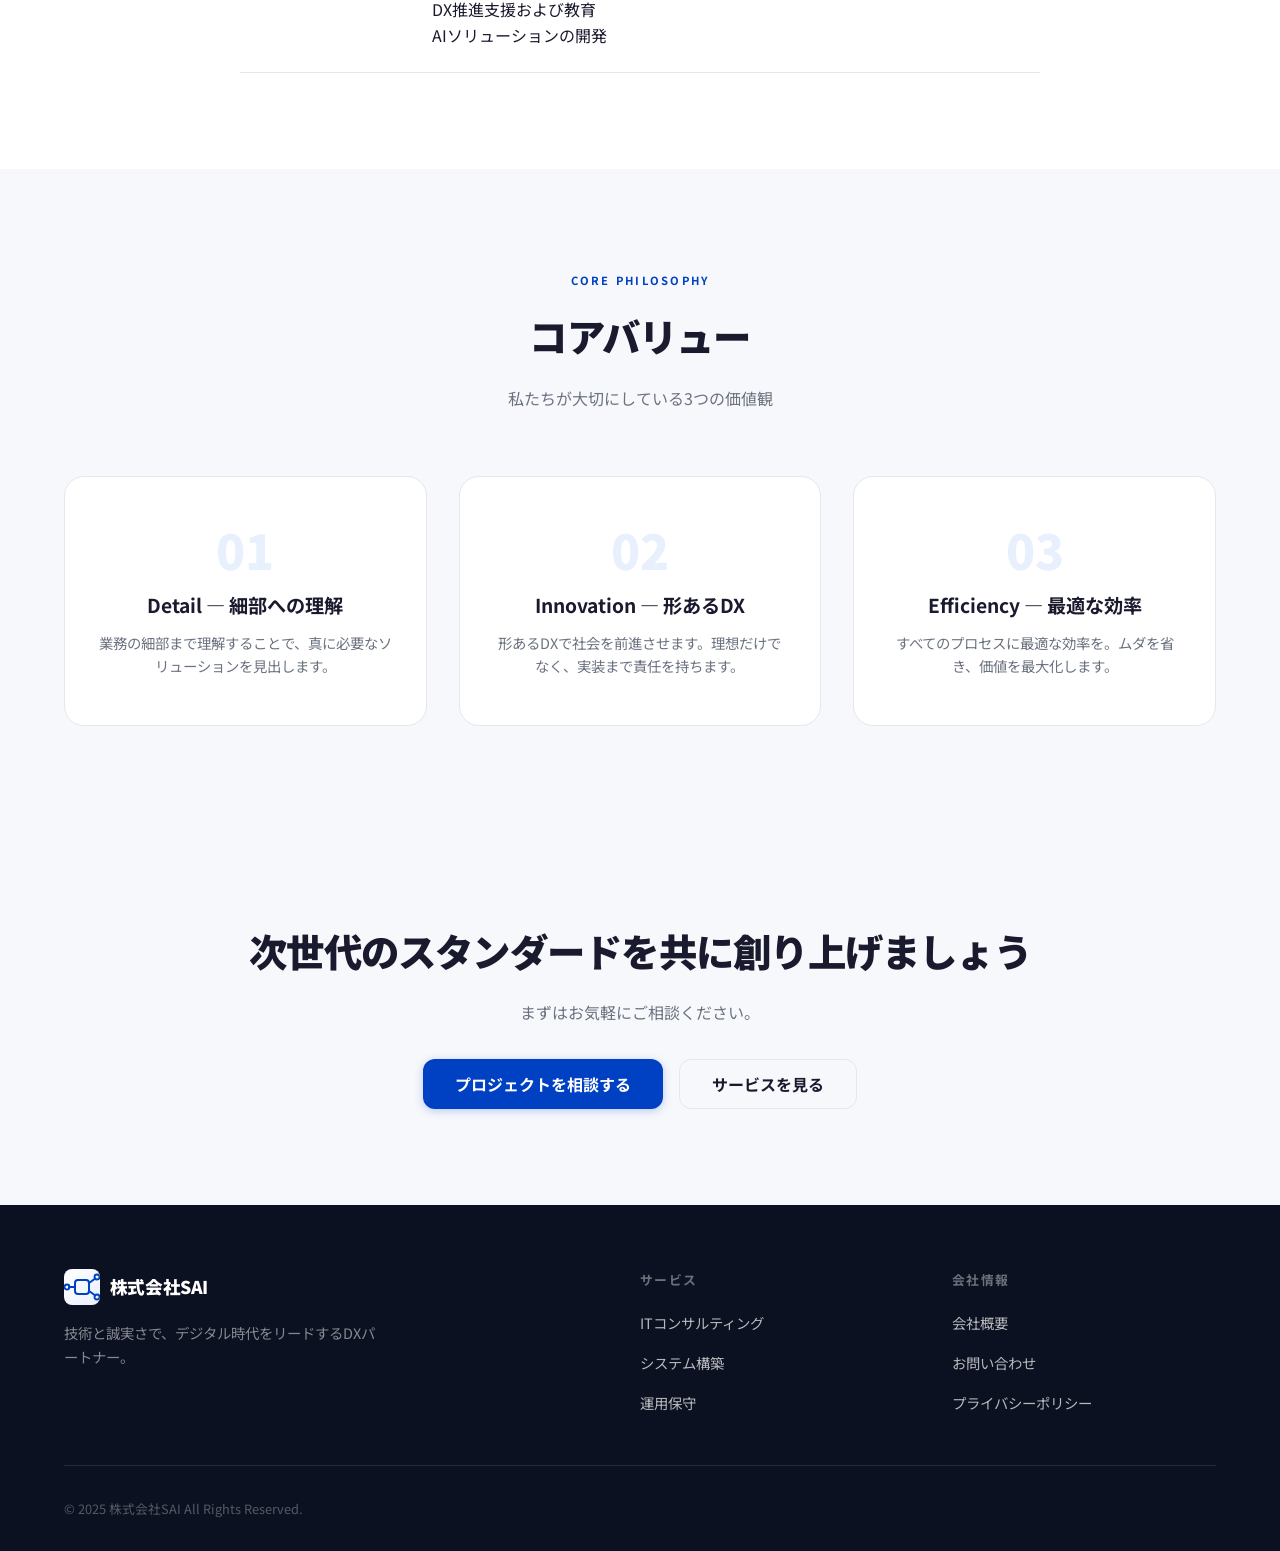
==== commit 8ed9b3fc: "Add service images, fix address to 1-51-17, add 資本金・代表取締役" ====
--- a/about.html
+++ b/about.html
@@ -86,8 +86,16 @@
               <td>2024年12月26日</td>
             </tr>
             <tr>
+              <th>代表取締役</th>
+              <td>南 俊也</td>
+            </tr>
+            <tr>
               <th>所在地</th>
-              <td>東京都豊島区南大塚1-51-17-602</td>
+              <td>東京都豊島区南大塚1-51-17</td>
+            </tr>
+            <tr>
+              <th>資本金</th>
+              <td>100万円</td>
             </tr>
             <tr>
               <th>事業内容</th>
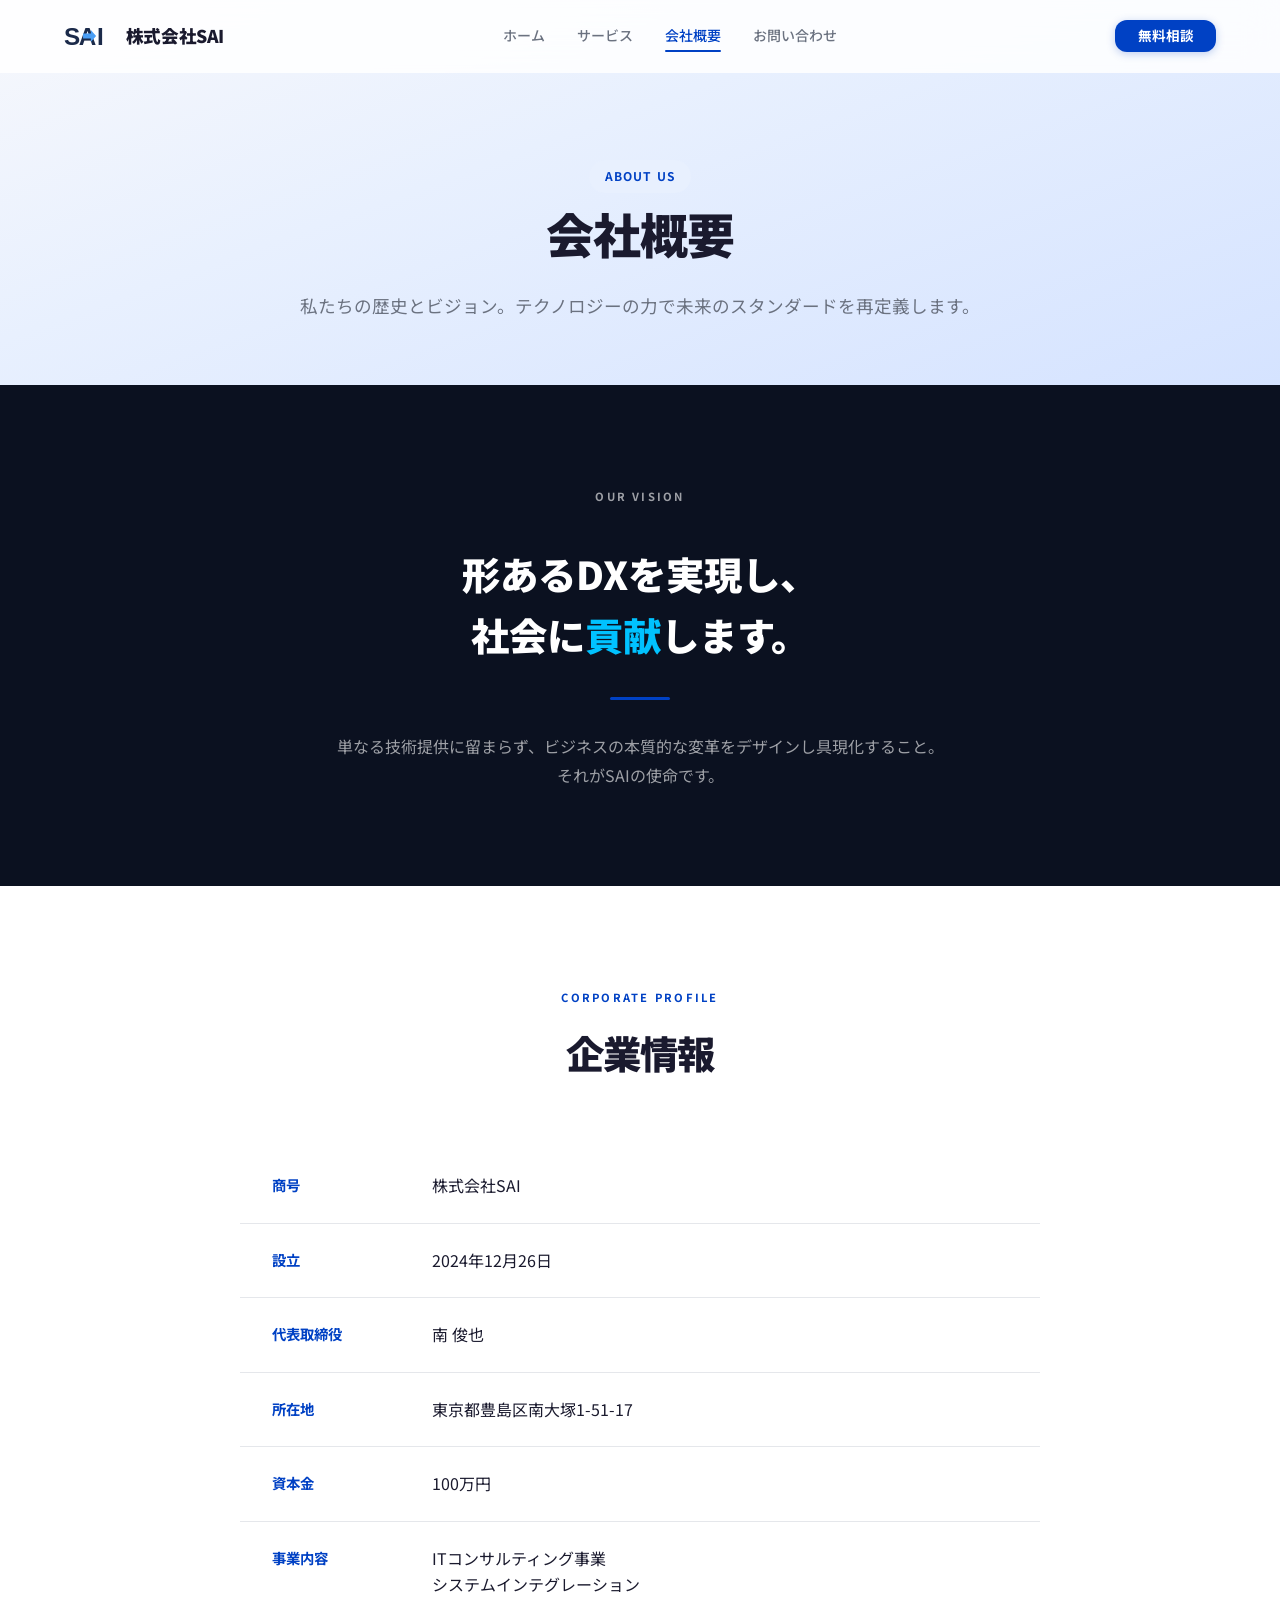
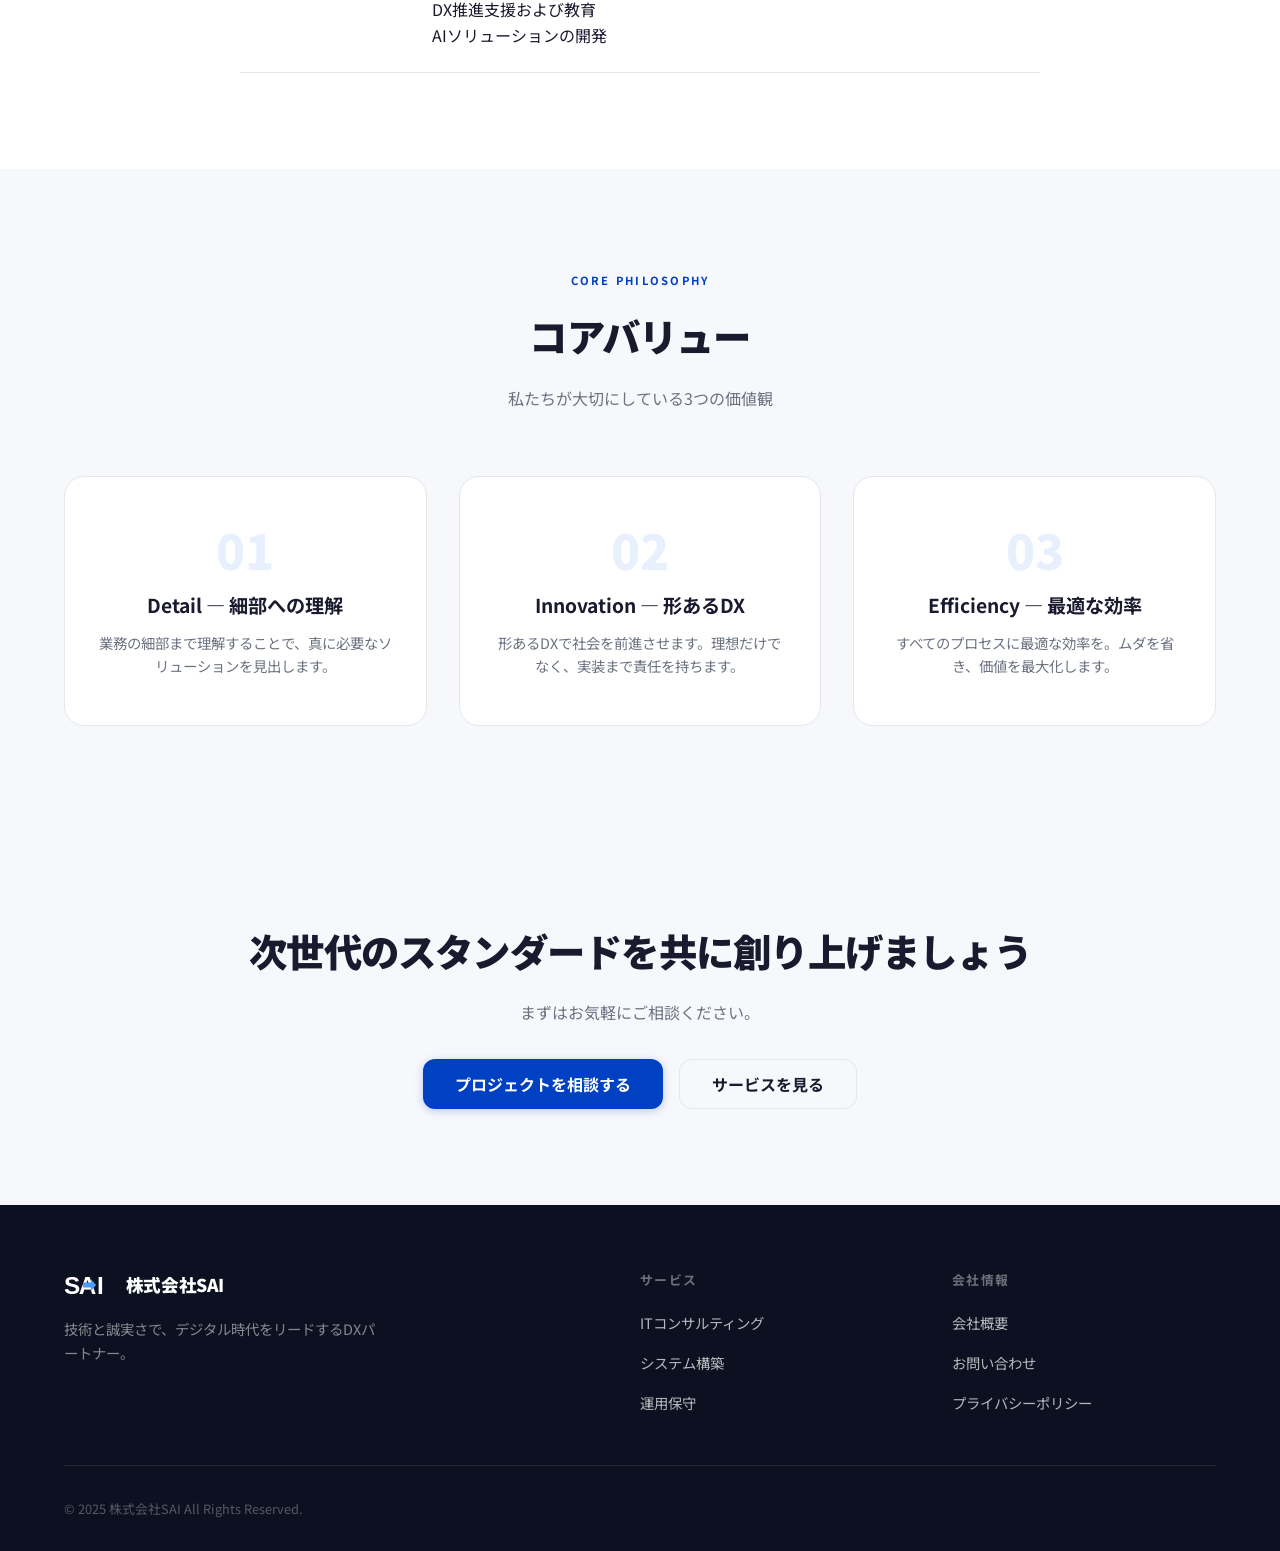
==== commit ca1b1cc1: "Update logo to SAI arrow and text" ====
--- a/about.html
+++ b/about.html
@@ -18,15 +18,14 @@
 
   <header class="header" id="header">
     <div class="header-inner">
-      <a href="index.html" class="logo"><span class="logo-icon"><svg viewBox="0 0 36 36" fill="none"
-            xmlns="http://www.w3.org/2000/svg" width="36" height="36">
-            <rect x="11" y="11" width="14" height="14" rx="3" stroke="#0041C4" stroke-width="2" fill="none" />
-            <line x1="11" y1="18" x2="4" y2="18" stroke="#0041C4" stroke-width="2" />
-            <line x1="25" y1="14" x2="32" y2="9" stroke="#0041C4" stroke-width="2" />
-            <line x1="25" y1="22" x2="32" y2="27" stroke="#0041C4" stroke-width="2" />
-            <circle cx="3" cy="18" r="2.5" stroke="#0041C4" stroke-width="1.8" fill="none" />
-            <circle cx="33" cy="8" r="2.5" stroke="#0041C4" stroke-width="1.8" fill="none" />
-            <circle cx="33" cy="28" r="2.5" stroke="#0041C4" stroke-width="1.8" fill="none" />
+      <a href="index.html" class="logo"><span class="logo-icon"><svg viewBox="0 0 60 32" fill="none"
+            xmlns="http://www.w3.org/2000/svg" width="52" height="28"><text x="0" y="26"
+              font-family="Arial,Helvetica,sans-serif" font-weight="900" font-size="28" fill="#1B2A4A"
+              letter-spacing="-1">S</text><text x="17" y="26" font-family="Arial,Helvetica,sans-serif" font-weight="900"
+              font-size="28" fill="#1B2A4A" letter-spacing="-1">A</text><text x="38" y="26"
+              font-family="Arial,Helvetica,sans-serif" font-weight="900" font-size="28" fill="#1B2A4A"
+              letter-spacing="-1">I</text>
+            <polygon points="22,13 31,13 31,9 37,16 31,23 31,19 22,19" fill="#4A9EF5" />
           </svg></span><span class="logo-text">株式会社SAI</span></a>
       <nav class="nav-desktop" id="mainNav">
         <a href="index.html" class="nav-link">ホーム</a>
@@ -157,16 +156,14 @@
     <div class="container">
       <div class="footer-grid">
         <div class="footer-brand">
-          <a href="index.html" class="logo"><span class="logo-icon"
-              style="background:linear-gradient(135deg,#fff,#e8f0fe);"><svg viewBox="0 0 36 36" fill="none"
-                xmlns="http://www.w3.org/2000/svg" width="36" height="36">
-                <rect x="11" y="11" width="14" height="14" rx="3" stroke="#0041C4" stroke-width="2" fill="none" />
-                <line x1="11" y1="18" x2="4" y2="18" stroke="#0041C4" stroke-width="2" />
-                <line x1="25" y1="14" x2="32" y2="9" stroke="#0041C4" stroke-width="2" />
-                <line x1="25" y1="22" x2="32" y2="27" stroke="#0041C4" stroke-width="2" />
-                <circle cx="3" cy="18" r="2.5" stroke="#0041C4" stroke-width="1.8" fill="none" />
-                <circle cx="33" cy="8" r="2.5" stroke="#0041C4" stroke-width="1.8" fill="none" />
-                <circle cx="33" cy="28" r="2.5" stroke="#0041C4" stroke-width="1.8" fill="none" />
+          <a href="index.html" class="logo"><span class="logo-icon" style="background:transparent;"><svg
+                viewBox="0 0 60 32" fill="none" xmlns="http://www.w3.org/2000/svg" width="52" height="28"><text x="0"
+                  y="26" font-family="Arial,Helvetica,sans-serif" font-weight="900" font-size="28" fill="#fff"
+                  letter-spacing="-1">S</text><text x="17" y="26" font-family="Arial,Helvetica,sans-serif"
+                  font-weight="900" font-size="28" fill="#fff" letter-spacing="-1">A</text><text x="38" y="26"
+                  font-family="Arial,Helvetica,sans-serif" font-weight="900" font-size="28" fill="#fff"
+                  letter-spacing="-1">I</text>
+                <polygon points="22,13 31,13 31,9 37,16 31,23 31,19 22,19" fill="#4A9EF5" />
               </svg></span><span class="logo-text" style="color:#fff;">株式会社SAI</span></a>
           <p class="footer-desc">技術と誠実さで、デジタル時代をリードするDXパートナー。</p>
         </div>
--- a/css/styles.css
+++ b/css/styles.css
@@ -115,17 +115,17 @@
 }
 
 .logo-icon {
-  width: 36px;
-  height: 36px;
-  background: #0041C4;
+  width: 52px;
+  height: 32px;
+  background: transparent;
   color: #fff;
-  border-radius: var(--radius-sm);
+  border-radius: 0;
   display: flex;
   align-items: center;
   justify-content: center;
   font-size: 18px;
   font-weight: 900;
-  overflow: hidden;
+  overflow: visible;
 }
 
 .logo-text {
